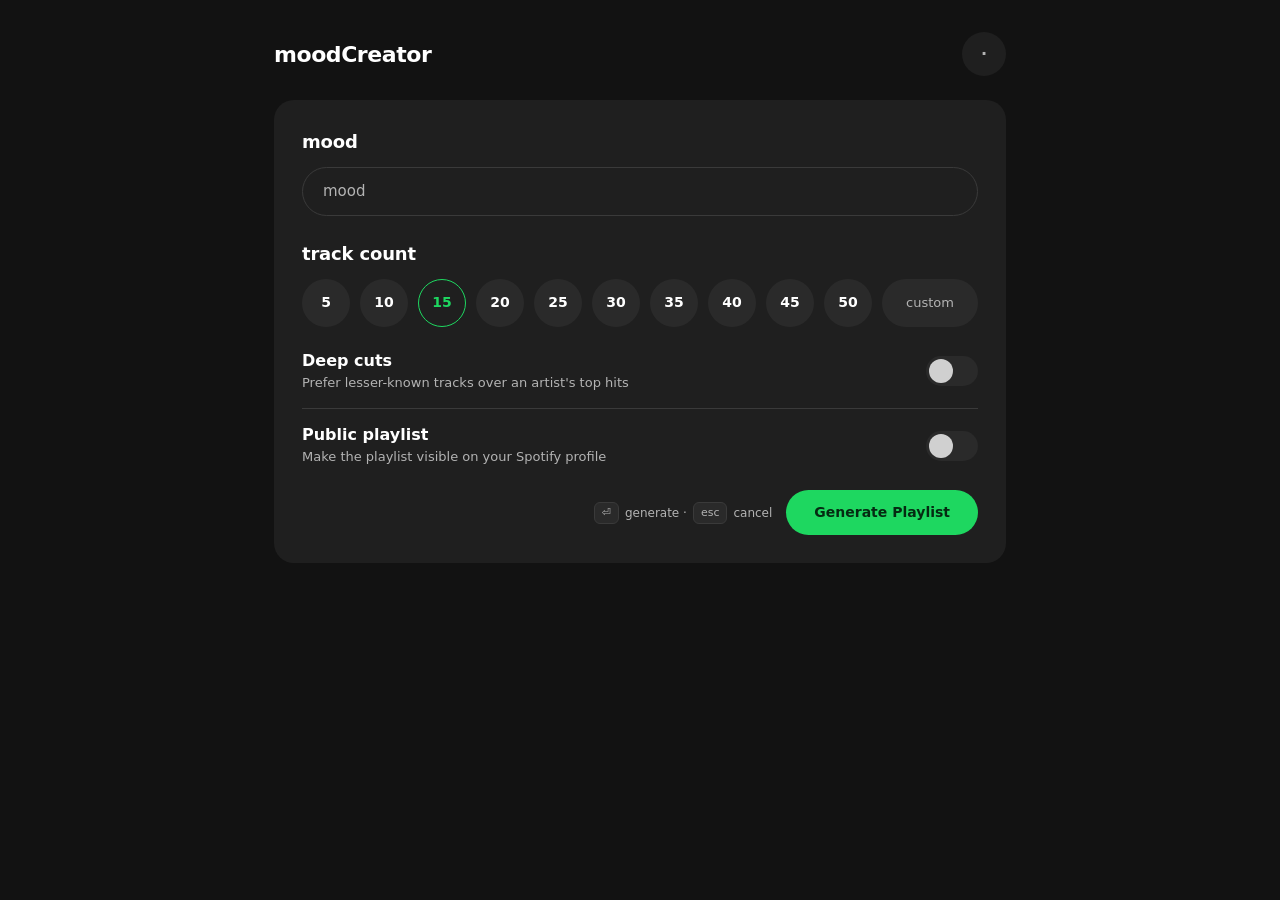
==== static/index.html @ 951b2582 "first commit" ====
<!doctype html>
<html lang="en">
<head>
  <meta charset="utf-8">
  <meta name="viewport" content="width=device-width, initial-scale=1">
  <title>moodCreator</title>
  <link rel="icon" type="image/svg+xml" href="/static/favicon.svg">
  <link rel="stylesheet" href="/static/style.css">
</head>
<body>
<div class="page">
<main>
  <header class="app-header"></header>

  <section id="input-stage" class="card">
    <div class="field-heading">mood</div>
    <input id="mood" type="text" class="mood-input"
           placeholder="mood"
           autocomplete="off" spellcheck="false"
           list="mood-history">
    <datalist id="mood-history"></datalist>

    <div class="field">
      <div class="field-heading">track count</div>
      <div class="count-pills" id="count-buttons">
        <button type="button" class="count-pill" data-count="5">5</button>
        <button type="button" class="count-pill" data-count="10">10</button>
        <button type="button" class="count-pill selected" data-count="15">15</button>
        <button type="button" class="count-pill" data-count="20">20</button>
        <button type="button" class="count-pill" data-count="25">25</button>
        <button type="button" class="count-pill" data-count="30">30</button>
        <button type="button" class="count-pill" data-count="35">35</button>
        <button type="button" class="count-pill" data-count="40">40</button>
        <button type="button" class="count-pill" data-count="45">45</button>
        <button type="button" class="count-pill" data-count="50">50</button>
        <input type="number" id="count-custom" class="count-pill count-custom"
               min="5" max="100" step="1" placeholder="custom" inputmode="numeric">
      </div>
    </div>

    <div class="toggle-list">
      <div class="toggle-item">
        <div class="toggle-info">
          <div class="toggle-label">Deep cuts</div>
          <div class="toggle-hint">Prefer lesser-known tracks over an artist's top hits</div>
        </div>
        <label class="switch">
          <input type="checkbox" id="deep-cuts">
          <span class="switch-slider"></span>
        </label>
      </div>
      <div class="toggle-item">
        <div class="toggle-info">
          <div class="toggle-label">Public playlist</div>
          <div class="toggle-hint">Make the playlist visible on your Spotify profile</div>
        </div>
        <label class="switch">
          <input type="checkbox" id="public-toggle">
          <span class="switch-slider"></span>
        </label>
      </div>
    </div>

    <div class="row row-end" style="margin-top: 24px; align-items: center;">
      <span class="shortcut-hint">
        <kbd>⏎</kbd> generate · <kbd>esc</kbd> cancel
      </span>
      <button id="generate" class="btn btn-primary">Generate Playlist</button>
    </div>
  </section>

  <section id="stream-stage" class="card hidden">
    <button type="button" class="stream-cancel" id="stream-cancel" title="Cancel (Esc)">×</button>
    <div class="stream-header">
      <span class="spinner"></span>
      <span id="stream-status">working…</span>
    </div>
    <div id="stream-log" class="stream-log"></div>
  </section>

  <section id="preview-stage" class="hidden">
    <div class="card">
      <div class="preview-header">
        <div class="preview-title">
          <div class="pv-name-row">
            <h2 id="pv-name" contenteditable="true" spellcheck="false"></h2>
            <svg class="pen-icon" viewBox="0 0 24 24" fill="none"
                 stroke="currentColor" stroke-width="2"
                 stroke-linecap="round" stroke-linejoin="round" aria-hidden="true">
              <path d="M12 20h9"/>
              <path d="M16.5 3.5a2.121 2.121 0 013 3L7 19l-4 1 1-4L16.5 3.5z"/>
            </svg>
          </div>
          <div class="muted" id="pv-meta"></div>
        </div>
        <div class="row">
          <button id="copy-list" class="btn" title="Copy tracklist">Copy</button>
          <button id="regen" class="btn">Regenerate</button>
          <button id="create" class="btn btn-primary">Create playlist</button>
        </div>
      </div>
      <ol id="pv-tracks" class="tracks"></ol>
    </div>
  </section>

  <section id="result-stage" class="card hidden">
    <h2 style="font-size: 22px; font-weight: 800; margin: 0 0 8px;">Done</h2>
    <p id="rs-meta" class="muted"></p>
    <p><a id="rs-link" href="#" target="_blank" style="color: var(--green); font-weight: 600;">Open on Spotify ↗</a></p>
    <div class="row" style="margin-top: 16px;">
      <button id="again" class="btn">New playlist</button>
      <a href="/history" class="btn">History</a>
    </div>
  </section>

  <div id="error-box" class="error hidden">
    <div id="error-text"></div>
    <div class="row" style="margin-top: 12px;">
      <button id="error-home" class="btn">Back to home</button>
    </div>
  </div>
</main>
</div>

<script src="/static/nav.js"></script>
<script src="/static/app.js"></script>
</body>
</html>
---- static/style.css ----
:root {
  --bg: #121212;
  --card: #1f1f1f;
  --card-2: #2a2a2a;
  --border: #2a2a2a;
  --border-hi: #3a3a3a;
  --text: #ffffff;
  --muted: #b3b3b3;
  --green: #1ed760;
  --green-hi: #3be477;
  --red: #f87171;      /* tailwind red-400 */
  --amber: #fbbf24;    /* tailwind amber-400 */
}

* { box-sizing: border-box; }

html, body { height: 100%; }

body {
  margin: 0;
  background: var(--bg);
  color: var(--text);
  font: 15px/1.5 ui-sans-serif, system-ui, -apple-system, "Segoe UI", sans-serif;
  -webkit-font-smoothing: antialiased;
}

/* ---------------- layout ---------------- */

.page {
  min-height: 100vh;
  display: flex;
  flex-direction: column;
}

.page-center {
  min-height: 100vh;
  display: flex;
  flex-direction: column;
  justify-content: center;
  align-items: center;
  padding: 24px;
}

main {
  flex: 1;
  width: 100%;
  max-width: 780px;
  margin: 0 auto;
  padding: 32px 24px 80px;
}

/* ---------------- header ---------------- */

header.app-header {
  display: flex;
  align-items: center;
  justify-content: space-between;
  gap: 16px;
  margin-bottom: 24px;
}

.brand {
  font-size: 22px;
  font-weight: 800;
  letter-spacing: -0.02em;
  color: var(--text);
  text-decoration: none;
}
.brand:hover { color: var(--green); }

.avatar-button {
  width: 44px;
  height: 44px;
  border-radius: 50%;
  background: var(--card);
  border: none;
  color: var(--muted);
  font-size: 16px;
  font-weight: 700;
  cursor: pointer;
  display: flex;
  align-items: center;
  justify-content: center;
  padding: 0;
  text-transform: uppercase;
}
.avatar-button:hover { background: var(--card-2); color: var(--text); }

/* ---------------- menu ---------------- */

.menu { position: relative; }

.menu-items {
  position: absolute;
  right: 0;
  top: calc(100% + 8px);
  min-width: 200px;
  background: var(--card);
  border: 1px solid var(--border-hi);
  border-radius: 12px;
  padding: 6px;
  box-shadow: 0 12px 32px rgba(0, 0, 0, 0.6);
  z-index: 100;
}
.menu-items a {
  display: block;
  padding: 10px 14px;
  color: var(--text);
  text-decoration: none;
  font-size: 14px;
  border-radius: 8px;
  white-space: nowrap;
}
.menu-items a:hover { background: var(--card-2); }
.menu-items a.menu-danger { color: var(--red); }
.menu-items .menu-sep {
  height: 1px;
  background: var(--border-hi);
  margin: 4px 0;
}

/* ---------------- card ---------------- */

.card {
  background: var(--card);
  border-radius: 20px;
  padding: 28px;
  margin-bottom: 16px;
}

/* ---------------- headings ---------------- */

.field-heading {
  font-size: 18px;
  font-weight: 700;
  color: var(--text);
  margin: 0 0 12px;
  letter-spacing: -0.01em;
}

/* ---------------- mood input ---------------- */

.mood-input {
  display: block;
  width: 100%;
  background: transparent;
  border: 1.5px solid var(--border-hi);
  border-radius: 999px;
  color: var(--text);
  padding: 12px 20px;
  font: inherit;
  font-size: 15px;
  margin-bottom: 24px;
  transition: border-color 0.15s, box-shadow 0.15s;
}
.mood-input::placeholder { color: var(--muted); }
.mood-input:hover { border-color: #4a4a4a; }
.mood-input:focus {
  outline: none;
  border-color: var(--green);
  box-shadow: 0 0 0 3px rgba(30, 215, 96, 0.15);
}

/* ---------------- generic text input ---------------- */

.text-input, textarea {
  display: block;
  width: 100%;
  background: var(--card-2);
  border: 1px solid var(--border-hi);
  border-radius: 12px;
  color: var(--text);
  padding: 12px 16px;
  font: inherit;
  font-size: 14px;
  resize: vertical;
  margin-top: 6px;
}
.text-input:focus, textarea:focus {
  outline: none;
  border-color: var(--green);
  box-shadow: 0 0 0 3px rgba(30, 215, 96, 0.15);
}

.field { margin-bottom: 24px; }

.field-label {
  display: block;
  font-size: 12px;
  text-transform: uppercase;
  letter-spacing: 0.06em;
  color: var(--muted);
  margin-bottom: 8px;
}

/* ---------------- count pills ---------------- */

.count-pills {
  display: flex;
  flex-wrap: wrap;
  justify-content: center;
  gap: 10px;
}

.count-pill {
  width: 48px;
  height: 48px;
  flex: 0 0 auto;
  border-radius: 50%;
  background: var(--card-2);
  border: 1.5px solid transparent;
  color: var(--text);
  font: inherit;
  font-size: 14px;
  font-weight: 700;
  cursor: pointer;
  display: flex;
  align-items: center;
  justify-content: center;
  padding: 0;
  transition: border-color 0.1s, color 0.1s, background 0.1s;
}
.count-pill:hover { border-color: var(--border-hi); background: #333; }
.count-pill.selected {
  border-color: var(--green);
  color: var(--green);
  background: transparent;
}

/* custom count input styled as a pill */

.count-custom {
  width: auto;
  min-width: 90px;
  height: 48px;
  border-radius: 999px;
  padding: 0 16px;
  background: var(--card-2);
  border: 1.5px solid transparent;
  color: var(--text);
  font: inherit;
  font-size: 13px;
  font-weight: 600;
  text-align: center;
  cursor: text;
  transition: border-color 0.1s, color 0.1s;
  appearance: textfield;
  -moz-appearance: textfield;
}
.count-custom::placeholder {
  color: var(--muted);
  font-weight: 500;
}
.count-custom::-webkit-outer-spin-button,
.count-custom::-webkit-inner-spin-button {
  -webkit-appearance: none;
  margin: 0;
}
.count-custom:hover { border-color: var(--border-hi); }
.count-custom:focus {
  outline: none;
  border-color: var(--green);
}
.count-custom.selected {
  border-color: var(--green);
  color: var(--green);
  background: transparent;
}

@media (max-width: 560px) {
  .count-pill { width: 44px; height: 44px; font-size: 13px; }
  .count-custom { min-width: 80px; height: 44px; font-size: 12px; }
  .count-pills { gap: 8px; }
}

/* ---------------- toggles ---------------- */

.toggle-list {
  margin-top: 8px;
}

.toggle-item {
  display: flex;
  justify-content: space-between;
  align-items: center;
  gap: 24px;
  padding: 16px 0;
  border-bottom: 1px solid var(--border-hi);
}
.toggle-item:first-child { padding-top: 0; }
.toggle-item:last-child {
  border-bottom: none;
  padding-bottom: 0;
}

.toggle-info { flex: 1; min-width: 0; }
.toggle-label {
  font-size: 16px;
  font-weight: 700;
  color: var(--text);
  line-height: 1.2;
}
.toggle-hint {
  font-size: 13px;
  color: var(--muted);
  margin-top: 4px;
  line-height: 1.4;
}

/* ---------------- switch ---------------- */

.switch {
  display: inline-block;
  position: relative;
  cursor: pointer;
  flex: 0 0 auto;
}
.switch input {
  position: absolute;
  opacity: 0;
  pointer-events: none;
}
.switch-slider {
  display: block;
  width: 52px;
  height: 30px;
  background: var(--card-2);
  border-radius: 999px;
  position: relative;
  transition: background 0.18s;
}
.switch-slider::after {
  content: "";
  position: absolute;
  top: 3px;
  left: 3px;
  width: 24px;
  height: 24px;
  background: #d0d0d0;
  border-radius: 50%;
  transition: left 0.18s, background 0.18s;
}
.switch input:checked + .switch-slider {
  background: var(--green);
}
.switch input:checked + .switch-slider::after {
  left: 25px;
  background: #fff;
}

/* ---------------- buttons ---------------- */

button, .btn-link {
  font: inherit;
  cursor: pointer;
  text-decoration: none;
}

.btn {
  background: var(--card-2);
  color: var(--text);
  border: 1px solid var(--border-hi);
  border-radius: 999px;
  padding: 10px 20px;
  font-size: 14px;
  font-weight: 600;
  display: inline-flex;
  align-items: center;
  gap: 8px;
}
.btn:hover { background: #333; border-color: #4a4a4a; }
.btn:disabled { opacity: 0.4; cursor: not-allowed; }

.btn-primary {
  background: var(--green);
  border: none;
  color: #052b12;
  font-weight: 700;
  padding: 12px 28px;
}
.btn-primary:hover { background: var(--green-hi); }

.btn-danger {
  background: transparent;
  color: var(--red);
  border: 1px solid rgba(248, 113, 113, 0.35);
}
.btn-danger:hover {
  background: rgba(248, 113, 113, 0.08);
  border-color: var(--red);
}

.btn-spotify {
  background: var(--green);
  color: #052b12;
  border: none;
  border-radius: 999px;
  padding: 14px 28px;
  font-weight: 700;
  font-size: 15px;
  display: flex;
  align-items: center;
  justify-content: center;
  gap: 10px;
  text-decoration: none;
  margin: 24px auto 0;
  width: fit-content;
  min-width: 240px;
}
.btn-spotify:hover { background: var(--green-hi); }

.row {
  display: flex;
  gap: 10px;
  align-items: center;
  flex-wrap: wrap;
}
.row-end { justify-content: flex-end; }

.hidden { display: none !important; }

.muted { color: var(--muted); }

/* ---------------- error box ---------------- */

.error {
  background: rgba(248, 113, 113, 0.08);
  border: 1px solid rgba(248, 113, 113, 0.35);
  color: var(--red);
  padding: 12px 16px;
  border-radius: 12px;
  font-size: 13px;
  margin-top: 16px;
}

/* ---------------- login / setup ---------------- */

.hero-title {
  text-align: center;
  margin: 0 0 28px;
  font-size: 20px;
  font-weight: 600;
  color: var(--text);
}
.hero-title .brand-big {
  display: block;
  font-size: 48px;
  font-weight: 800;
  letter-spacing: -0.03em;
  margin-top: 6px;
  color: var(--text);
}

.hero-card {
  background: var(--card);
  border-radius: 20px;
  padding: 24px 28px;
  width: 100%;
  max-width: 520px;
}

.hero-card ul {
  margin: 0 0 8px;
  padding: 0 0 0 20px;
  color: var(--text);
  font-size: 15px;
  line-height: 1.6;
}
.hero-card ul li::marker { color: var(--muted); }

.hero-footer {
  position: fixed;
  bottom: 0;
  left: 0;
  right: 0;
  padding: 16px 24px;
  font-size: 11px;
  color: var(--muted);
  line-height: 1.5;
  display: flex;
  justify-content: space-between;
  gap: 24px;
  flex-wrap: wrap;
}
.hero-footer > div { max-width: 560px; }

@media (max-width: 640px) {
  .hero-footer { position: static; margin-top: 24px; }
  .hero-title .brand-big { font-size: 36px; }
}

/* ---------------- streaming ---------------- */

.stream-header {
  display: flex;
  align-items: center;
  gap: 10px;
  margin-bottom: 12px;
  font-size: 13px;
  color: var(--muted);
}

.spinner {
  width: 12px; height: 12px;
  border: 2px solid var(--border-hi);
  border-top-color: var(--green);
  border-radius: 50%;
  animation: spin 0.8s linear infinite;
}
@keyframes spin { to { transform: rotate(360deg); } }

.stream-log {
  max-height: 320px;
  overflow-y: auto;
  font: 12px/1.7 ui-monospace, "SF Mono", Menlo, monospace;
  color: var(--muted);
  background: var(--bg);
  border-radius: 12px;
  padding: 14px 16px;
}
.log-line { white-space: pre-wrap; }
.log-line.warn  { color: var(--amber); }
.log-line.error { color: var(--red); }

/* ---------------- preview ---------------- */

.preview-header {
  display: flex;
  justify-content: space-between;
  align-items: flex-start;
  gap: 16px;
  margin-bottom: 20px;
}
.preview-title { flex: 1; min-width: 0; }

#pv-name {
  cursor: text;
  outline: none;
  padding: 2px 6px;
  border-radius: 6px;
  margin-left: -6px;
  display: inline-block;
  font-size: 22px;
  font-weight: 800;
  letter-spacing: -0.02em;
}
#pv-name:hover { background: var(--card-2); }
#pv-name:focus { background: var(--card-2); box-shadow: 0 0 0 1px var(--green); }

.tracks {
  list-style: none;
  padding: 0;
  margin: 0;
}
.tracks li {
  display: flex;
  align-items: center;
  gap: 12px;
  padding: 12px 6px;
  border-bottom: 1px solid var(--border-hi);
  font-size: 14px;
}
.tracks li:last-child { border-bottom: none; }
.tracks li .track-text { flex: 1; }
.tracks li.empty-hint {
  color: var(--muted);
  font-style: italic;
  padding: 20px 6px;
  justify-content: center;
}

.track-remove {
  background: transparent;
  border: none;
  color: var(--muted);
  font-size: 20px;
  line-height: 1;
  padding: 4px 8px;
  cursor: pointer;
  opacity: 0.4;
}
.track-remove:hover { color: var(--red); opacity: 1; }

/* ---------------- history ---------------- */

.history-head {
  display: flex;
  justify-content: space-between;
  align-items: flex-start;
  gap: 16px;
  margin-bottom: 12px;
}
.history-card h2 {
  font-size: 18px;
  font-weight: 700;
  margin: 0 0 4px;
}
.history-card details { margin-top: 12px; }
.history-card summary {
  cursor: pointer;
  color: var(--muted);
  font-size: 12px;
  text-transform: uppercase;
  letter-spacing: 0.06em;
}

/* ---------------- history: top-3 preview with fade ---------------- */

.history-preview {
  position: relative;
  margin-top: 12px;
}
.history-preview.faded {
  max-height: 132px;          /* roughly 3 rows */
  overflow: hidden;
}
.history-preview.faded::after {
  content: "";
  position: absolute;
  bottom: 0;
  left: 0;
  right: 0;
  height: 56px;
  background: linear-gradient(to bottom, transparent, var(--card));
  pointer-events: none;
}
.history-more {
  margin-top: 6px;
  color: var(--muted);
  font-size: 12px;
  text-align: right;
}

/* ---------------- sub-page heading ---------------- */

.sub-header {
  display: flex;
  align-items: center;
  justify-content: space-between;
  gap: 16px;
  margin-bottom: 24px;
}
.sub-header h1 {
  font-size: 22px;
  font-weight: 800;
  letter-spacing: -0.02em;
  margin: 0;
  color: var(--text);
}
.sub-header h1 a { color: inherit; text-decoration: none; }
.sub-header h1 a:hover { color: var(--green); }
/* ---------------- pen icon next to playlist name ---------------- */

.pv-name-row {
  display: flex;
  align-items: center;
  gap: 8px;
  min-width: 0;
}
.pv-name-row .pen-icon {
  width: 16px;
  height: 16px;
  color: var(--muted);
  flex: 0 0 auto;
  opacity: 0.6;
  transition: opacity 0.15s;
  cursor: pointer;
}
.pv-name-row:hover .pen-icon { opacity: 1; color: var(--green); }

/* ---------------- track number + tag ---------------- */

.track-num {
  flex: 0 0 auto;
  width: 22px;
  color: var(--muted);
  font-variant-numeric: tabular-nums;
  font-size: 13px;
}

.track-tag {
  flex: 0 0 auto;
  display: inline-block;
  padding: 2px 8px;
  border-radius: 999px;
  background: var(--card-2);
  color: var(--muted);
  font-size: 11px;
  text-transform: lowercase;
  letter-spacing: 0.01em;
  max-width: 110px;
  overflow: hidden;
  text-overflow: ellipsis;
  white-space: nowrap;
}

/* fix: btn links shouldn't underline */
.btn { text-decoration: none; }
.btn:hover { text-decoration: none; }

/* count pills — responsive, centered */
.count-pills {
  display: flex;
  flex-wrap: wrap;
  justify-content: center;
  gap: 10px;
}

.count-pill {
  width: 48px;
  height: 48px;
  flex: 0 0 auto;
  border-radius: 50%;
  background: var(--card-2);
  border: 1.5px solid transparent;
  color: var(--text);
  font: inherit;
  font-size: 14px;
  font-weight: 700;
  cursor: pointer;
  display: flex;
  align-items: center;
  justify-content: center;
  padding: 0;
  transition: border-color 0.1s, color 0.1s, background 0.1s;
}
.count-pill:hover { border-color: var(--border-hi); background: #333; }
.count-pill.selected {
  border-color: var(--green);
  color: var(--green);
  background: transparent;
}

.count-custom {
  width: auto;
  min-width: 96px;
  height: 48px;
  border-radius: 999px;
  padding: 0 18px;
  background: var(--card-2);
  border: 1.5px solid transparent;
  color: var(--text);
  font: inherit;
  font-size: 13px;
  font-weight: 600;
  text-align: center;
  cursor: text;
  transition: border-color 0.1s, color 0.1s;
  appearance: textfield;
  -moz-appearance: textfield;
}
.count-custom::placeholder { color: var(--muted); font-weight: 500; }
.count-custom::-webkit-outer-spin-button,
.count-custom::-webkit-inner-spin-button { -webkit-appearance: none; margin: 0; }
.count-custom:hover { border-color: var(--border-hi); }
.count-custom:focus { outline: none; border-color: var(--green); }
.count-custom.selected {
  border-color: var(--green);
  color: var(--green);
  background: transparent;
}
.count-custom.over {
  border-color: var(--red);
  color: var(--red);
}

@media (max-width: 560px) {
  .count-pill { width: 44px; height: 44px; font-size: 13px; }
  .count-custom { min-width: 88px; height: 44px; font-size: 12px; }
  .count-pills { gap: 8px; }
}

/* history preview with fade */
.history-preview {
  position: relative;
  margin-top: 12px;
}
.history-preview.faded {
  max-height: 132px;
  overflow: hidden;
}
.history-preview.faded::after {
  content: "";
  position: absolute;
  bottom: 0;
  left: 0;
  right: 0;
  height: 56px;
  background: linear-gradient(to bottom, transparent, var(--card));
  pointer-events: none;
}
.history-more {
  margin-top: 6px;
  color: var(--muted);
  font-size: 12px;
  text-align: right;
}

/* pen icon */
.pv-name-row {
  display: flex;
  align-items: center;
  gap: 8px;
  min-width: 0;
}
.pv-name-row .pen-icon {
  width: 16px;
  height: 16px;
  color: var(--muted);
  flex: 0 0 auto;
  opacity: 0.6;
  transition: opacity 0.15s;
}
.pv-name-row:hover .pen-icon { opacity: 1; color: var(--green); }

/* track number + tag */
.track-num {
  flex: 0 0 auto;
  width: 22px;
  color: var(--muted);
  font-variant-numeric: tabular-nums;
  font-size: 13px;
}

.track-tag {
  flex: 0 0 auto;
  display: inline-block;
  padding: 2px 8px;
  border-radius: 999px;
  background: var(--card-2);
  color: var(--muted);
  font-size: 11px;
  text-transform: lowercase;
  max-width: 110px;
  overflow: hidden;
  text-overflow: ellipsis;
  white-space: nowrap;
}

/* avatar image inside the header button */
.avatar-button img {
  width: 100%;
  height: 100%;
  border-radius: 50%;
  object-fit: cover;
  display: block;
}
.avatar-button #menu-user {
  display: flex;
  align-items: center;
  justify-content: center;
  width: 100%;
  height: 100%;
}

/* small label above "Last Previewed" */
.tiny-label {
  font-size: 11px;
  text-transform: uppercase;
  letter-spacing: 0.08em;
  color: var(--muted);
  margin-bottom: 4px;
}
/* ---------------- section titles ---------------- */

.section { margin-bottom: 24px; }
.section-title {
  font-size: 22px;
  font-weight: 800;
  letter-spacing: -0.02em;
  margin: 0 0 12px;
  color: var(--text);
}

/* ---------------- shortcut hint ---------------- */

.shortcut-hint {
  font-size: 12px;
  color: var(--muted);
  display: inline-flex;
  align-items: center;
  gap: 6px;
  margin-right: 4px;
}
.shortcut-hint kbd {
  font-family: inherit;
  font-size: 11px;
  padding: 2px 7px;
  border-radius: 6px;
  background: var(--card-2);
  border: 1px solid var(--border-hi);
  color: var(--muted);
}

/* ---------------- cancel X in stream card ---------------- */

#stream-stage { position: relative; }

.stream-cancel {
  position: absolute;
  top: 14px;
  right: 14px;
  background: transparent;
  border: none;
  color: var(--muted);
  font-size: 24px;
  line-height: 1;
  padding: 4px 10px;
  cursor: pointer;
  opacity: 0.5;
  transition: opacity 0.15s, color 0.15s;
}
.stream-cancel:hover {
  color: var(--red);
  opacity: 1;
}

/* ---------------- external link per track ---------------- */

.track-open {
  flex: 0 0 auto;
  color: var(--muted);
  opacity: 0.4;
  text-decoration: none;
  padding: 4px 6px;
  display: flex;
  align-items: center;
  transition: opacity 0.15s, color 0.15s;
}
.track-open:hover {
  color: var(--green);
  opacity: 1;
}

/* ---------------- empty state card spacing ---------------- */

#empty.card p { line-height: 1.6; }

/* ---------------- stats ---------------- */

.stat-subtitle {
  font-size: 12px;
  text-transform: uppercase;
  letter-spacing: 0.08em;
  color: var(--muted);
  margin: 20px 0 10px;
}
.stat-subtitle:first-child { margin-top: 0; }

.stat-row {
  display: grid;
  grid-template-columns: repeat(3, 1fr);
  gap: 12px;
}

.stat {
  background: var(--card-2);
  border-radius: 12px;
  padding: 18px 16px;
}
.stat-value {
  font-size: 28px;
  font-weight: 800;
  letter-spacing: -0.02em;
  color: var(--text);
  line-height: 1.05;
  font-variant-numeric: tabular-nums;
}
.stat-label {
  font-size: 11px;
  text-transform: uppercase;
  letter-spacing: 0.08em;
  color: var(--muted);
  margin-top: 6px;
}

.stat-list {
  list-style: none;
  padding: 0;
  margin: 0;
  border-top: 1px solid var(--border-hi);
}
.stat-list li {
  display: flex;
  justify-content: space-between;
  align-items: baseline;
  gap: 12px;
  padding: 10px 2px;
  border-bottom: 1px solid var(--border-hi);
  font-size: 13px;
}
.stat-list li:last-child { border-bottom: none; }
.stat-list li > span:first-child {
  overflow: hidden;
  text-overflow: ellipsis;
  white-space: nowrap;
}
.stat-count {
  color: var(--muted);
  font-variant-numeric: tabular-nums;
  flex: 0 0 auto;
}

@media (max-width: 480px) {
  .stat-row { grid-template-columns: 1fr; gap: 8px; }
  .stat { padding: 14px 14px; }
  .stat-value { font-size: 22px; }
}
/* ---------------- links: no underline by default ---------------- */

a {
  text-decoration: none;
}
a:hover {
  text-decoration: none;
}

/* keep an underline hint on the "Make one" style links via colour change */
.card a:not(.btn):not(.brand),
.muted a {
  color: var(--green);
  text-decoration: none;
  transition: color 0.15s;
}
.card a:not(.btn):not(.brand):hover,
.muted a:hover {
  color: var(--green-hi);
}

/* ---------------- mobile: preview header ---------------- */

@media (max-width: 640px) {
  .preview-header {
    flex-direction: column;
    align-items: stretch;
    gap: 16px;
  }
  .preview-header > .row {
    justify-content: flex-start;
    flex-wrap: wrap;
  }
  .preview-title {
    min-width: 0;
    overflow-wrap: anywhere;
  }
  #pv-name {
    font-size: 20px;
    display: block;
    overflow-wrap: anywhere;
    word-break: normal;
  }
  #pv-meta {
    font-size: 13px;
    overflow-wrap: anywhere;
  }
}
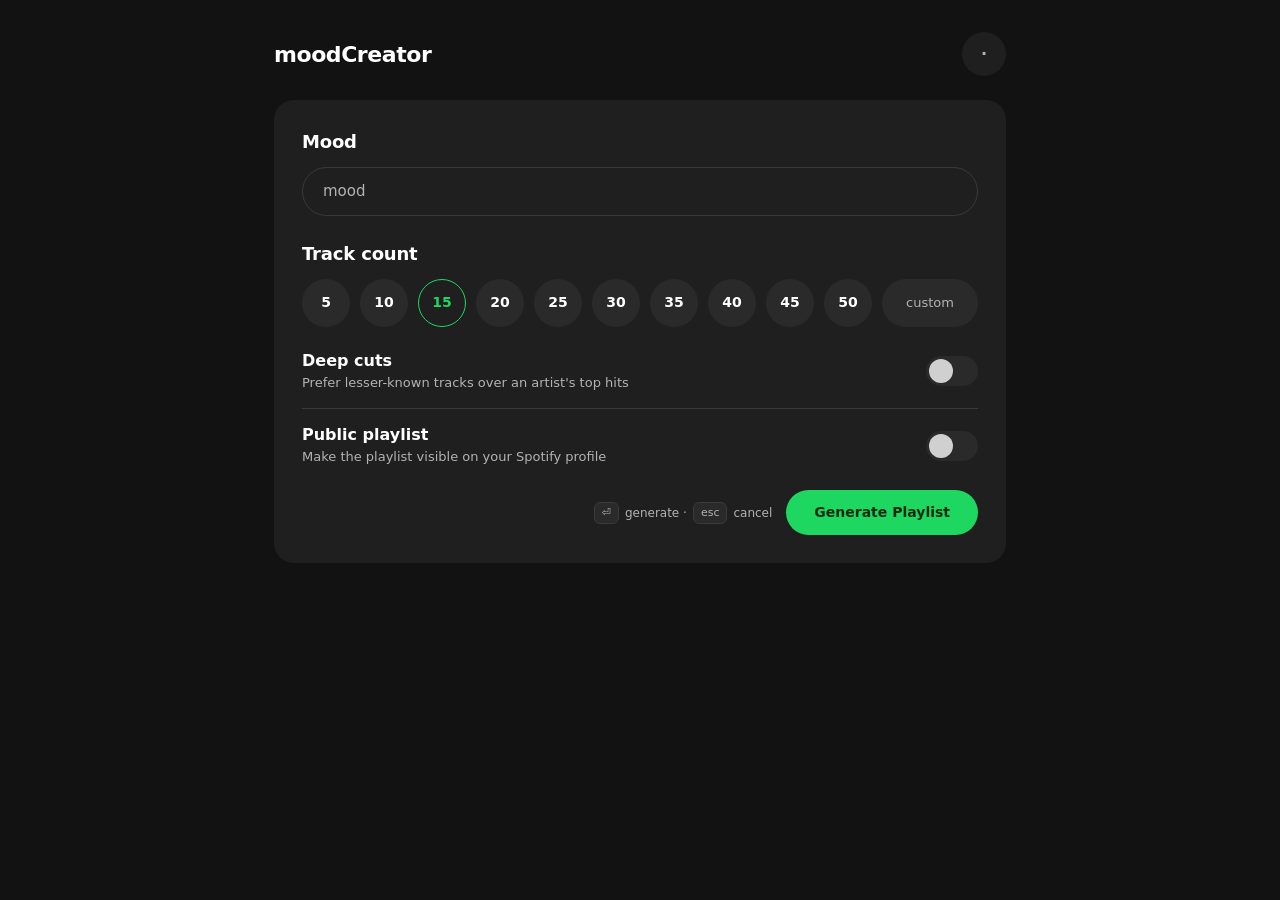
==== commit a495e8da: "public playlist fix, modal buttons, tags in preview" ====
--- a/static/index.html
+++ b/static/index.html
@@ -13,7 +13,7 @@
   <header class="app-header"></header>
 
   <section id="input-stage" class="card">
-    <div class="field-heading">mood</div>
+    <div class="field-heading">Mood</div>
     <input id="mood" type="text" class="mood-input"
            placeholder="mood"
            autocomplete="off" spellcheck="false"
@@ -21,7 +21,7 @@
     <datalist id="mood-history"></datalist>
 
     <div class="field">
-      <div class="field-heading">track count</div>
+      <div class="field-heading">Track count</div>
       <div class="count-pills" id="count-buttons">
         <button type="button" class="count-pill" data-count="5">5</button>
         <button type="button" class="count-pill" data-count="10">10</button>
--- a/static/style.css
+++ b/static/style.css
@@ -1053,4 +1053,149 @@
     font-size: 13px;
     overflow-wrap: anywhere;
   }
+}
+/* ---- history cards: flex layout ---- */
+.history-card .history-head {
+  display: flex;
+  justify-content: space-between;
+  align-items: flex-start;
+  gap: 16px;
+  flex-wrap: wrap;
+  margin-bottom: 12px;
+}
+.history-card .history-info { flex: 1; min-width: 0; }
+.history-card .history-info h2 {
+  font-size: 18px;
+  font-weight: 700;
+  margin: 0 0 4px;
+  overflow-wrap: anywhere;
+}
+.history-card .history-actions {
+  display: flex;
+  gap: 8px;
+  align-items: center;
+  flex: 0 0 auto;
+}
+
+.history-btn {
+  min-width: 96px;
+  justify-content: center;
+  text-align: center;
+}
+
+.history-btn-icon {
+  width: 38px;
+  height: 38px;
+  min-width: 38px;
+  padding: 0;
+  border-radius: 50%;
+  display: inline-flex;
+  align-items: center;
+  justify-content: center;
+  color: var(--muted);
+  border: 1px solid var(--border-hi);
+  background: transparent;
+  cursor: pointer;
+  transition: color 0.15s, border-color 0.15s, background 0.15s;
+}
+.history-btn-icon:hover {
+  color: var(--red);
+  border-color: rgba(248, 113, 113, 0.35);
+  background: rgba(248, 113, 113, 0.08);
+}
+
+/* ---- modal ---- */
+.modal-backdrop {
+  position: fixed;
+  inset: 0;
+  background: rgba(0, 0, 0, 0.7);
+  display: flex;
+  align-items: center;
+  justify-content: center;
+  padding: 24px;
+  z-index: 1000;
+  animation: fadeIn 0.15s ease-out;
+}
+.modal-backdrop.hidden { display: none !important; }
+
+@keyframes fadeIn { from { opacity: 0; } to { opacity: 1; } }
+@keyframes modalPop {
+  from { transform: scale(0.96); opacity: 0; }
+  to   { transform: scale(1);    opacity: 1; }
+}
+
+.modal {
+  background: var(--card);
+  border-radius: 20px;
+  padding: 32px;
+  max-width: 480px;
+  width: 100%;
+  animation: modalPop 0.18s ease-out;
+}
+.modal-title {
+  font-size: 32px;
+  font-weight: 800;
+  letter-spacing: -0.02em;
+  margin: 0 0 16px;
+  color: var(--text);
+}
+.modal-body {
+  font-size: 15px;
+  line-height: 1.55;
+  color: var(--text);
+  margin: 0 0 24px;
+  font-weight: 600;
+}
+.modal-actions {
+  display: flex;
+  justify-content: flex-end;
+  gap: 10px;
+}
+.modal-actions .btn {
+  min-width: 100px;
+  justify-content: center;
+}
+
+/* ---- mobile: stack the history head + move buttons below ---- */
+@media (max-width: 640px) {
+  .history-card .history-head {
+    flex-direction: column;
+    align-items: stretch;
+  }
+  .history-card .history-actions {
+    width: 100%;
+    margin-top: 12px;
+    flex-wrap: wrap;
+  }
+  .history-btn { flex: 1; min-width: 0; }
+  .history-btn-icon { width: 44px; height: 44px; flex: 0 0 auto; }
+
+  #last-preview-card .history-head {
+    flex-direction: column;
+    align-items: stretch;
+  }
+  #last-preview-card .history-actions {
+    width: 100%;
+    margin-top: 12px;
+  }
+  #lp-use { width: 100%; }
+}
+/* open button: green with arrow */
+.history-btn-open {
+  background: var(--green);
+  border: none;
+  color: #052b12;
+  font-weight: 700;
+}
+.history-btn-open:hover {
+  background: var(--green-hi);
+  color: #052b12;
+}
+
+/* delete icon: red glow on hover */
+.history-btn-icon:hover {
+  color: var(--red);
+  border-color: var(--red);
+  background: rgba(248, 113, 113, 0.15);
+  box-shadow: 0 0 12px rgba(248, 113, 113, 0.4);
 }
